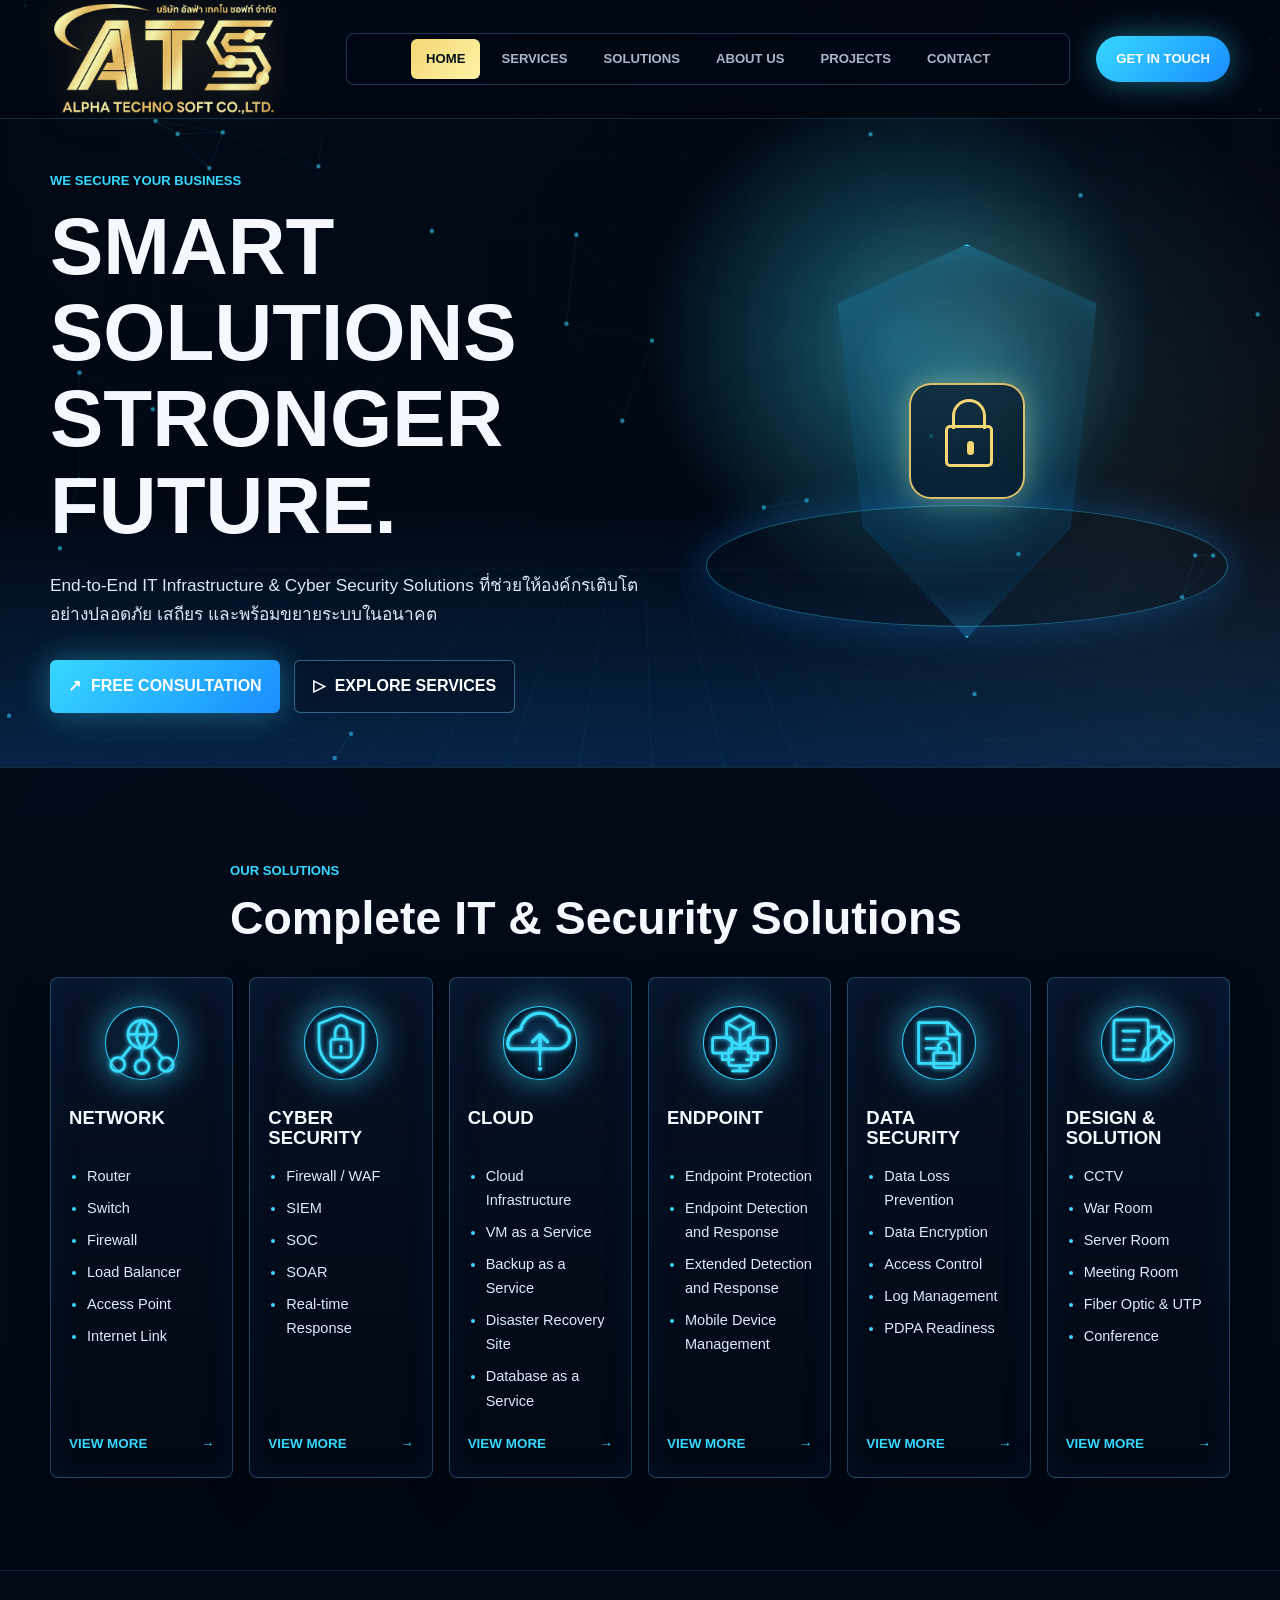
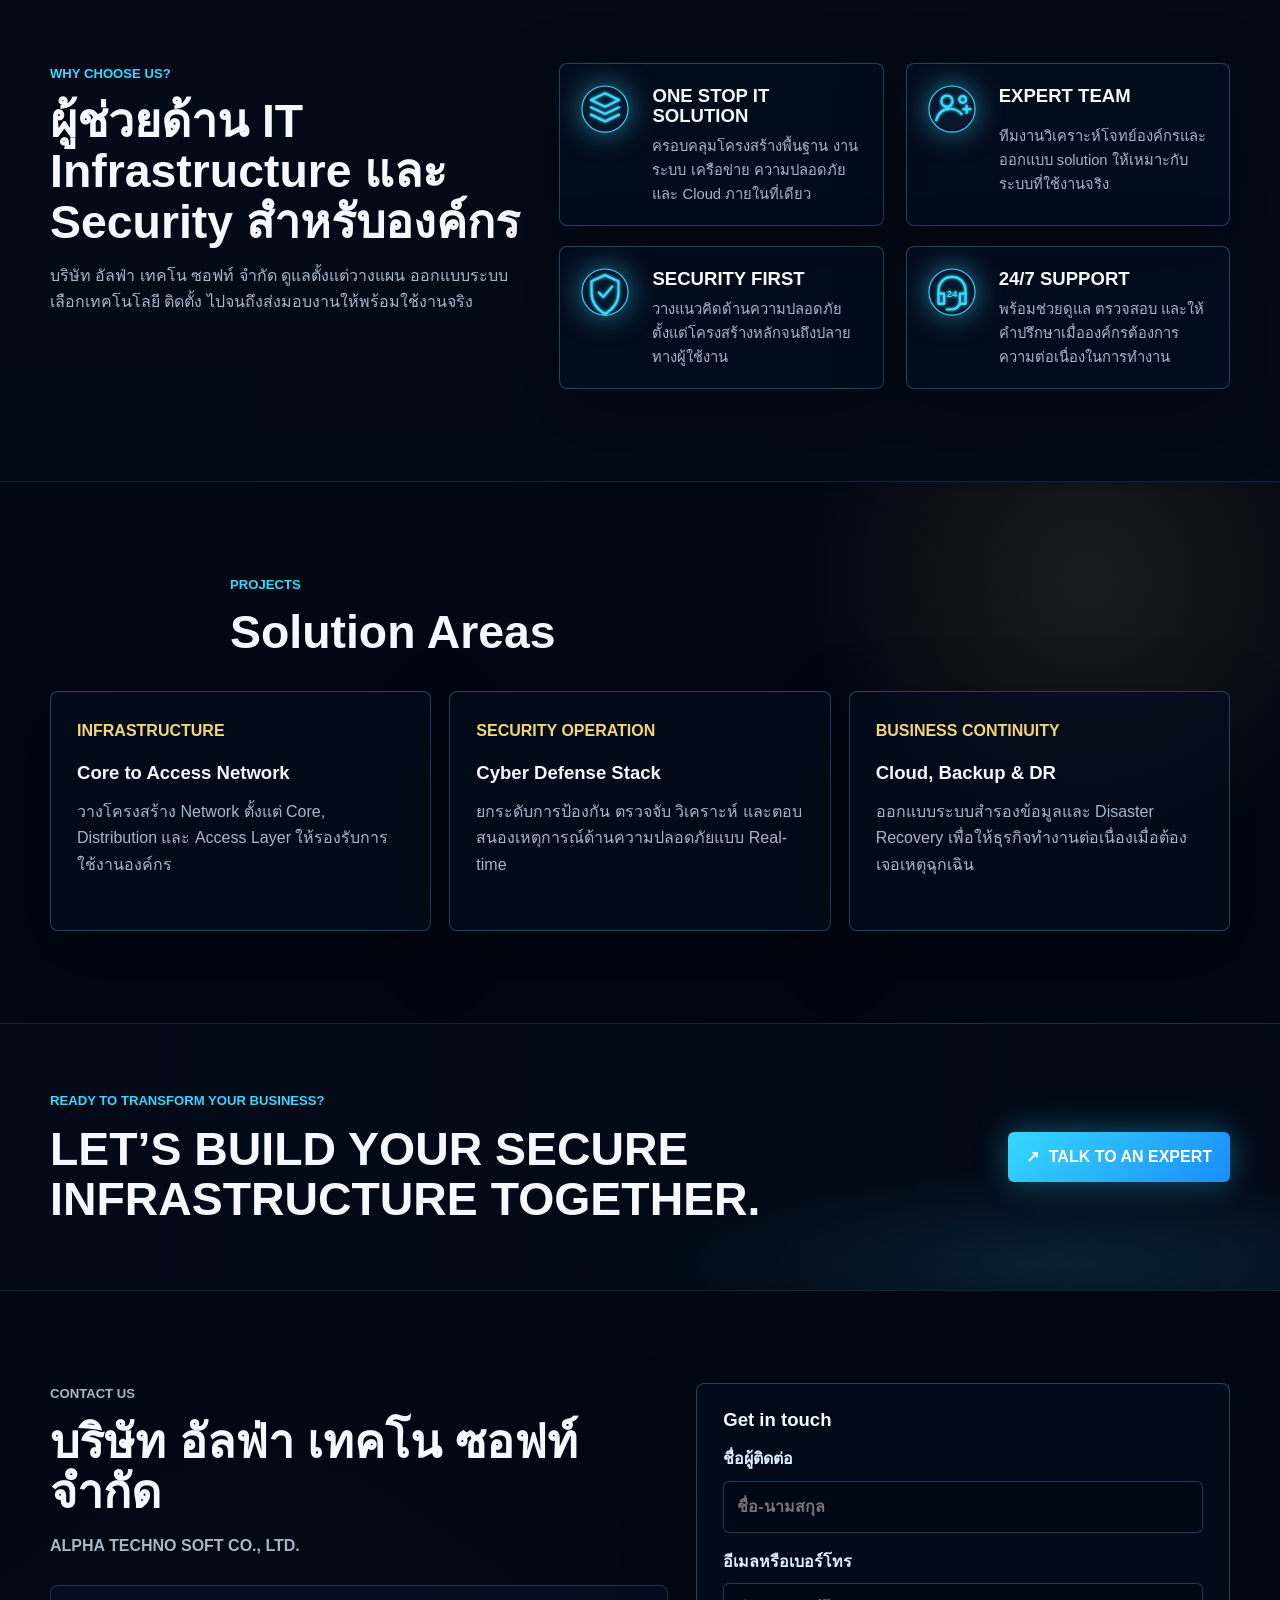
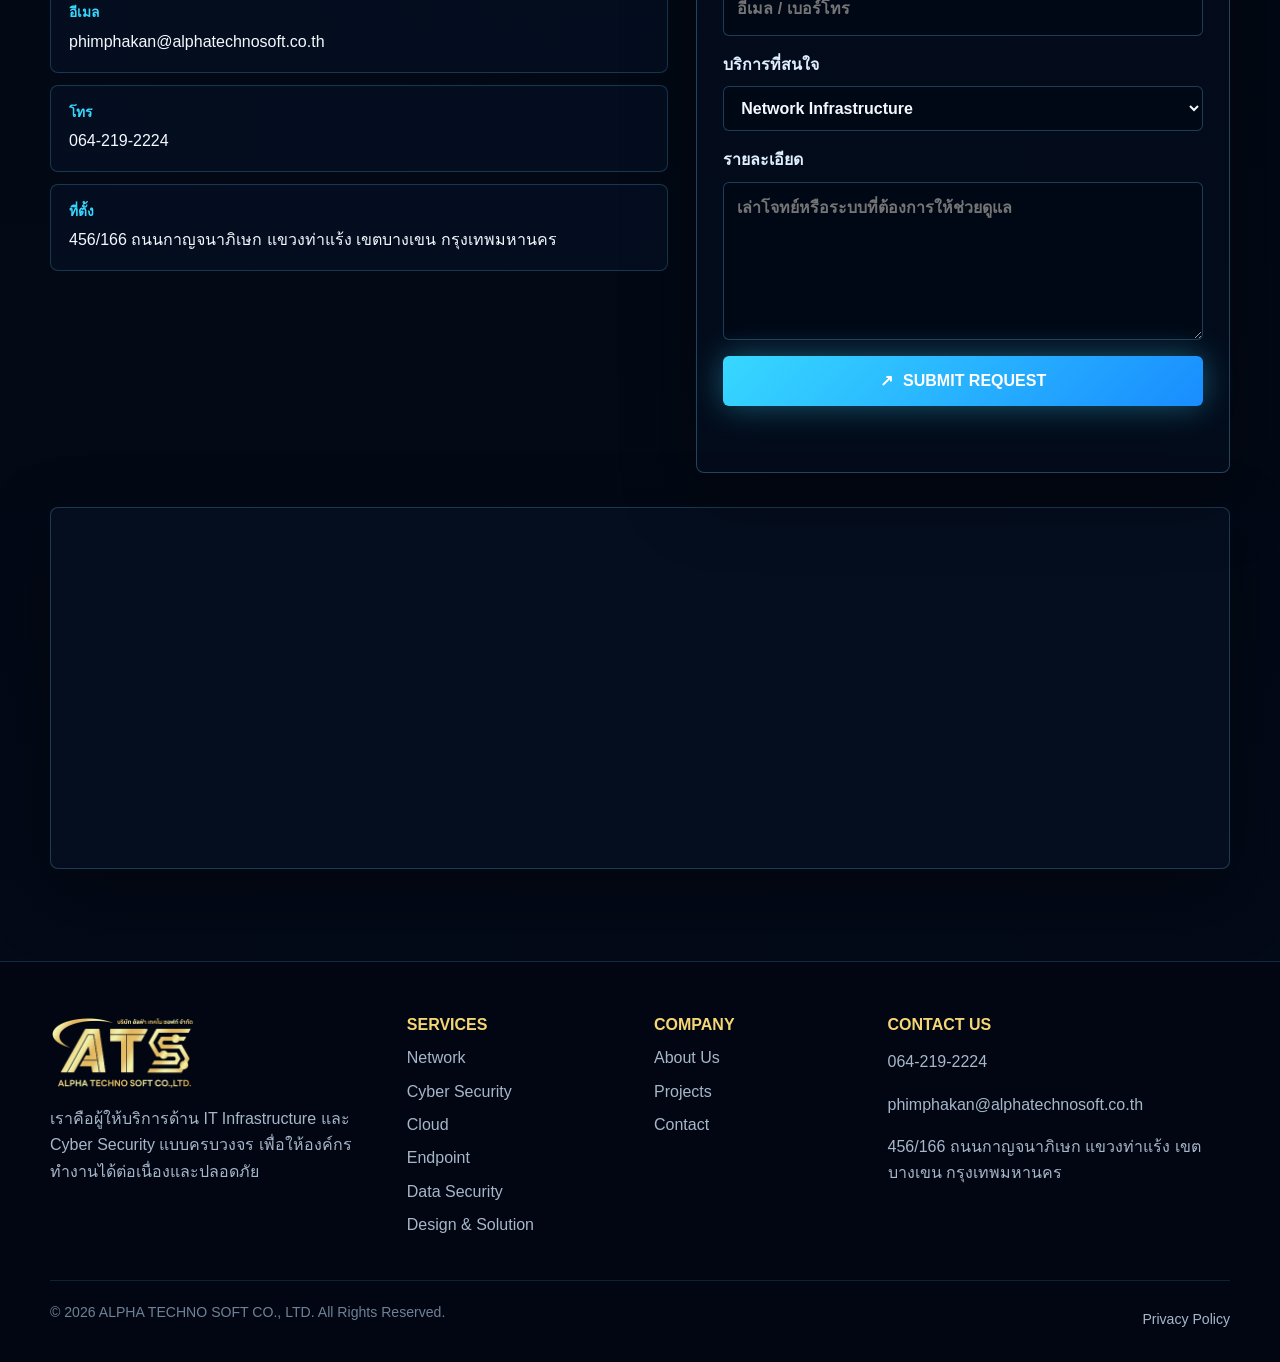
==== wed/index.html @ 7fb2c9e8 "Add files via upload" ====
<!doctype html>
<html lang="th">
  <head>
    <meta charset="utf-8" />
    <meta name="viewport" content="width=device-width, initial-scale=1" />
    <title>บริษัท อัลฟ่า เทคโน ซอฟท์ จำกัด | ALPHA TECHNO SOFT CO., LTD.</title>
    <meta
      name="description"
      content="ALPHA TECHNO SOFT CO., LTD. ผู้เชี่ยวชาญด้าน Network Infrastructure, Cyber Security, Cloud, Endpoint, Data Security และ Design & Solution สำหรับองค์กร"
    />
    <link rel="stylesheet" href="assets/css/styles.css" />
  </head>
  <body>
    <a class="skip-link" href="#main">ข้ามไปยังเนื้อหา</a>

    <header class="site-header" data-header>
      <div class="container nav-shell">
        <a class="brand" href="#home" aria-label="ALPHA TECHNO SOFT CO., LTD.">
          <img src="assets/img/logo-alpha.png" alt="โลโก้ ALPHA TECHNO SOFT CO., LTD." />
        </a>

        <button class="nav-toggle" type="button" aria-expanded="false" aria-controls="site-nav" data-nav-toggle>
          <span></span>
          <span></span>
          <span></span>
        </button>

        <nav class="site-nav" id="site-nav" data-nav>
          <a href="#home">Home</a>
          <a href="#services">Services</a>
          <a href="#solutions">Solutions</a>
          <a href="#about">About Us</a>
          <a href="#projects">Projects</a>
          <a href="#contact">Contact</a>
        </nav>

        <a class="nav-cta" href="#contact">Get in touch</a>
      </div>
    </header>

    <main id="main">
      <section class="hero" id="home" data-section>
        <canvas class="hero-canvas" id="network-canvas" aria-hidden="true"></canvas>
        <div class="hero-grid" aria-hidden="true"></div>
        <div class="hero-glow" aria-hidden="true"></div>

        <div class="container hero-content">
          <div class="hero-copy">
            <p class="eyebrow">We secure your business</p>
            <h1>Smart Solutions Stronger Future.</h1>
            <p class="hero-lead">
              End-to-End IT Infrastructure & Cyber Security Solutions
              ที่ช่วยให้องค์กรเติบโตอย่างปลอดภัย เสถียร และพร้อมขยายระบบในอนาคต
            </p>
            <div class="hero-actions">
              <a class="button button-primary" href="#contact">
                <span aria-hidden="true">↗</span>
                Free Consultation
              </a>
              <a class="button button-ghost" href="#services">
                <span aria-hidden="true">▷</span>
                Explore Services
              </a>
            </div>
          </div>

          <div class="hero-shield" aria-label="Cyber security visual">
            <div class="shield-core">
              <span class="lock-body"></span>
              <span class="lock-shackle"></span>
            </div>
          </div>
        </div>

      </section>

      <section class="section solutions-section" id="services" data-section>
        <div class="container section-heading">
          <p class="eyebrow">Our Solutions</p>
          <h2>Complete IT & Security Solutions</h2>
        </div>

        <div class="container solution-grid" id="solutions">
          <article class="solution-card" data-solution="network">
            <img class="solution-icon" src="assets/img/solution-network.svg" alt="" aria-hidden="true" />
            <h3>Network</h3>
            <ul>
              <li>Router</li>
              <li>Switch</li>
              <li>Firewall</li>
              <li>Load Balancer</li>
              <li>Access Point</li>
              <li>Internet Link</li>
            </ul>
            <button class="view-more" type="button" data-open-solution="network">View more <span>→</span></button>
          </article>

          <article class="solution-card" data-solution="cyber">
            <img class="solution-icon" src="assets/img/solution-cyber.svg" alt="" aria-hidden="true" />
            <h3>Cyber Security</h3>
            <ul>
              <li>Firewall / WAF</li>
              <li>SIEM</li>
              <li>SOC</li>
              <li>SOAR</li>
              <li>Real-time Response</li>
            </ul>
            <button class="view-more" type="button" data-open-solution="cyber">View more <span>→</span></button>
          </article>

          <article class="solution-card" data-solution="cloud">
            <img class="solution-icon" src="assets/img/solution-cloud.svg" alt="" aria-hidden="true" />
            <h3>Cloud</h3>
            <ul>
              <li>Cloud Infrastructure</li>
              <li>VM as a Service</li>
              <li>Backup as a Service</li>
              <li>Disaster Recovery Site</li>
              <li>Database as a Service</li>
            </ul>
            <button class="view-more" type="button" data-open-solution="cloud">View more <span>→</span></button>
          </article>

          <article class="solution-card" data-solution="endpoint">
            <img class="solution-icon" src="assets/img/solution-endpoint.svg" alt="" aria-hidden="true" />
            <h3>Endpoint</h3>
            <ul>
              <li>Endpoint Protection</li>
              <li>Endpoint Detection and Response</li>
              <li>Extended Detection and Response</li>
              <li>Mobile Device Management</li>
            </ul>
            <button class="view-more" type="button" data-open-solution="endpoint">View more <span>→</span></button>
          </article>

          <article class="solution-card" data-solution="data">
            <img class="solution-icon" src="assets/img/solution-data.svg" alt="" aria-hidden="true" />
            <h3>Data Security</h3>
            <ul>
              <li>Data Loss Prevention</li>
              <li>Data Encryption</li>
              <li>Access Control</li>
              <li>Log Management</li>
              <li>PDPA Readiness</li>
            </ul>
            <button class="view-more" type="button" data-open-solution="data">View more <span>→</span></button>
          </article>

          <article class="solution-card" data-solution="design">
            <img class="solution-icon" src="assets/img/solution-design.svg" alt="" aria-hidden="true" />
            <h3>Design & Solution</h3>
            <ul>
              <li>CCTV</li>
              <li>War Room</li>
              <li>Server Room</li>
              <li>Meeting Room</li>
              <li>Fiber Optic & UTP</li>
              <li>Conference</li>
            </ul>
            <button class="view-more" type="button" data-open-solution="design">View more <span>→</span></button>
          </article>
        </div>
      </section>

      <section class="section why-section" id="about" data-section>
        <div class="container why-layout">
          <div class="section-heading">
            <p class="eyebrow">Why choose us?</p>
            <h2>ผู้ช่วยด้าน IT Infrastructure และ Security สำหรับองค์กร</h2>
            <p>
              บริษัท อัลฟ่า เทคโน ซอฟท์ จำกัด ดูแลตั้งแต่วางแผน ออกแบบระบบ เลือกเทคโนโลยี
              ติดตั้ง ไปจนถึงส่งมอบงานให้พร้อมใช้งานจริง
            </p>
          </div>

          <div class="why-grid">
            <article class="why-card">
              <img class="why-icon" src="assets/img/why-one-stop.svg" alt="" aria-hidden="true" />
              <h3>One Stop IT Solution</h3>
              <p>ครอบคลุมโครงสร้างพื้นฐาน งานระบบ เครือข่าย ความปลอดภัย และ Cloud ภายในที่เดียว</p>
            </article>
            <article class="why-card">
              <img class="why-icon" src="assets/img/why-expert.svg" alt="" aria-hidden="true" />
              <h3>Expert Team</h3>
              <p>ทีมงานวิเคราะห์โจทย์องค์กรและออกแบบ solution ให้เหมาะกับระบบที่ใช้งานจริง</p>
            </article>
            <article class="why-card">
              <img class="why-icon" src="assets/img/why-security.svg" alt="" aria-hidden="true" />
              <h3>Security First</h3>
              <p>วางแนวคิดด้านความปลอดภัยตั้งแต่โครงสร้างหลักจนถึงปลายทางผู้ใช้งาน</p>
            </article>
            <article class="why-card">
              <img class="why-icon" src="assets/img/why-support.svg" alt="" aria-hidden="true" />
              <h3>24/7 Support</h3>
              <p>พร้อมช่วยดูแล ตรวจสอบ และให้คำปรึกษาเมื่อองค์กรต้องการความต่อเนื่องในการทำงาน</p>
            </article>
          </div>
        </div>
      </section>

      <section class="section project-section" id="projects" data-section>
        <div class="container section-heading">
          <p class="eyebrow">Projects</p>
          <h2>Solution Areas</h2>
        </div>

        <div class="container project-grid">
          <article class="project-card">
            <span>Infrastructure</span>
            <h3>Core to Access Network</h3>
            <p>วางโครงสร้าง Network ตั้งแต่ Core, Distribution และ Access Layer ให้รองรับการใช้งานองค์กร</p>
          </article>
          <article class="project-card">
            <span>Security Operation</span>
            <h3>Cyber Defense Stack</h3>
            <p>ยกระดับการป้องกัน ตรวจจับ วิเคราะห์ และตอบสนองเหตุการณ์ด้านความปลอดภัยแบบ Real-time</p>
          </article>
          <article class="project-card">
            <span>Business Continuity</span>
            <h3>Cloud, Backup & DR</h3>
            <p>ออกแบบระบบสำรองข้อมูลและ Disaster Recovery เพื่อให้ธุรกิจทำงานต่อเนื่องเมื่อต้องเจอเหตุฉุกเฉิน</p>
          </article>
        </div>
      </section>

      <section class="cta-section">
        <div class="container cta-band">
          <div>
            <p class="eyebrow">Ready to transform your business?</p>
            <h2>Let’s build your secure infrastructure together.</h2>
          </div>
          <a class="button button-primary" href="#contact">
            <span aria-hidden="true">↗</span>
            Talk to an expert
          </a>
        </div>
      </section>

      <section class="section contact-section" id="contact" data-section>
        <div class="container contact-layout">
          <div class="contact-copy">
            <p class="eyebrow">Contact Us</p>
            <h2>บริษัท อัลฟ่า เทคโน ซอฟท์ จำกัด</h2>
            <p class="company-name">ALPHA TECHNO SOFT CO., LTD.</p>

            <div class="contact-list">
              <a href="mailto:phimphakan@alphatechnosoft.co.th">
                <span>อีเมล</span>
                phimphakan@alphatechnosoft.co.th
              </a>
              <a href="tel:0642192224">
                <span>โทร</span>
                064-219-2224
              </a>
              <a
                href="https://www.google.com/maps/search/?api=1&query=456%2F166%20%E0%B8%96%E0%B8%99%E0%B8%99%E0%B8%81%E0%B8%B2%E0%B8%8D%E0%B8%88%E0%B8%99%E0%B8%B2%E0%B8%A0%E0%B8%B4%E0%B9%80%E0%B8%A9%E0%B8%81%20%E0%B9%81%E0%B8%82%E0%B8%A7%E0%B8%87%E0%B8%97%E0%B9%88%E0%B8%B2%E0%B9%81%E0%B8%A3%E0%B9%89%E0%B8%87%20%E0%B9%80%E0%B8%82%E0%B8%95%E0%B8%9A%E0%B8%B2%E0%B8%87%E0%B9%80%E0%B8%82%E0%B8%99%20%E0%B8%81%E0%B8%A3%E0%B8%B8%E0%B8%87%E0%B9%80%E0%B8%97%E0%B8%9E%E0%B8%A1%E0%B8%AB%E0%B8%B2%E0%B8%99%E0%B8%84%E0%B8%A3"
                target="_blank"
                rel="noreferrer"
              >
                <span>ที่ตั้ง</span>
                456/166 ถนนกาญจนาภิเษก แขวงท่าแร้ง เขตบางเขน กรุงเทพมหานคร
              </a>
            </div>
          </div>

          <form class="contact-form" data-contact-form>
            <h3>Get in touch</h3>
            <label>
              ชื่อผู้ติดต่อ
              <input name="name" type="text" placeholder="ชื่อ-นามสกุล" required />
            </label>
            <label>
              อีเมลหรือเบอร์โทร
              <input name="contact" type="text" placeholder="อีเมล / เบอร์โทร" required />
            </label>
            <label>
              บริการที่สนใจ
              <select name="service">
                <option>Network Infrastructure</option>
                <option>Cyber Security</option>
                <option>Cloud</option>
                <option>Endpoint Security</option>
                <option>Data Security</option>
                <option>Design & Solution</option>
              </select>
            </label>
            <label>
              รายละเอียด
              <textarea name="message" rows="5" placeholder="เล่าโจทย์หรือระบบที่ต้องการให้ช่วยดูแล"></textarea>
            </label>
            <button class="button button-primary" type="submit">
              <span aria-hidden="true">↗</span>
              Submit request
            </button>
            <p class="form-status" role="status" data-form-status></p>
          </form>
        </div>

        <div class="container map-frame">
          <iframe
            title="แผนที่ บริษัท อัลฟ่า เทคโน ซอฟท์ จำกัด"
            loading="lazy"
            referrerpolicy="no-referrer-when-downgrade"
            src="https://maps.google.com/maps?q=456%2F166%20%E0%B8%96%E0%B8%99%E0%B8%99%E0%B8%81%E0%B8%B2%E0%B8%8D%E0%B8%88%E0%B8%99%E0%B8%B2%E0%B8%A0%E0%B8%B4%E0%B9%80%E0%B8%A9%E0%B8%81%20%E0%B9%81%E0%B8%82%E0%B8%A7%E0%B8%87%E0%B8%97%E0%B9%88%E0%B8%B2%E0%B9%81%E0%B8%A3%E0%B9%89%E0%B8%87%20%E0%B9%80%E0%B8%82%E0%B8%95%E0%B8%9A%E0%B8%B2%E0%B8%87%E0%B9%80%E0%B8%82%E0%B8%99%20%E0%B8%81%E0%B8%A3%E0%B8%B8%E0%B8%87%E0%B9%80%E0%B8%97%E0%B8%9E%E0%B8%A1%E0%B8%AB%E0%B8%B2%E0%B8%99%E0%B8%84%E0%B8%A3&output=embed"
          ></iframe>
        </div>
      </section>
    </main>

    <footer class="site-footer">
      <div class="container footer-grid">
        <div class="footer-company">
          <img src="assets/img/logo-alpha.png" alt="โลโก้ ALPHA TECHNO SOFT CO., LTD." />
          <p>
            เราคือผู้ให้บริการด้าน IT Infrastructure และ Cyber Security แบบครบวงจร
            เพื่อให้องค์กรทำงานได้ต่อเนื่องและปลอดภัย
          </p>
        </div>
        <div>
          <h2>Services</h2>
          <a href="#services">Network</a>
          <a href="#services">Cyber Security</a>
          <a href="#services">Cloud</a>
          <a href="#services">Endpoint</a>
          <a href="#services">Data Security</a>
          <a href="#services">Design & Solution</a>
        </div>
        <div>
          <h2>Company</h2>
          <a href="#about">About Us</a>
          <a href="#projects">Projects</a>
          <a href="#contact">Contact</a>
        </div>
        <div>
          <h2>Contact Us</h2>
          <p>064-219-2224</p>
          <p>phimphakan@alphatechnosoft.co.th</p>
          <p>456/166 ถนนกาญจนาภิเษก แขวงท่าแร้ง เขตบางเขน กรุงเทพมหานคร</p>
        </div>
      </div>
      <div class="container footer-bottom">
        <span>© 2026 ALPHA TECHNO SOFT CO., LTD. All Rights Reserved.</span>
        <a href="#contact">Privacy Policy</a>
      </div>
    </footer>

    <dialog class="solution-dialog" data-solution-dialog>
      <button class="dialog-close" type="button" data-dialog-close aria-label="ปิดรายละเอียด">×</button>
      <p class="eyebrow" data-dialog-kicker>Solution</p>
      <h2 data-dialog-title></h2>
      <p data-dialog-body></p>
    </dialog>

    <script src="assets/js/main.js"></script>
  </body>
</html>
---- wed/assets/css/styles.css ----
:root {
  color-scheme: dark;
  --ink: #f5f9ff;
  --muted: #a7b7ca;
  --soft: #6f8197;
  --bg: #020813;
  --panel: rgba(4, 14, 30, 0.78);
  --panel-strong: rgba(7, 18, 38, 0.94);
  --line: rgba(97, 202, 255, 0.3);
  --line-strong: rgba(97, 202, 255, 0.72);
  --cyan: #37d8ff;
  --blue: #198dff;
  --gold: #f4d675;
  --gold-deep: #b98b2f;
  --violet: #8f6dff;
  --danger: #ff4f72;
  --shadow: 0 24px 70px rgba(0, 0, 0, 0.36);
  --container: 1180px;
  --radius: 8px;
}

* {
  box-sizing: border-box;
}

html {
  scroll-behavior: smooth;
  scroll-padding-top: 130px;
}

body {
  margin: 0;
  min-width: 320px;
  background:
    radial-gradient(circle at 18% 0%, rgba(25, 141, 255, 0.24), transparent 32rem),
    radial-gradient(circle at 88% 12%, rgba(244, 214, 117, 0.12), transparent 26rem),
    linear-gradient(180deg, #030816 0%, #030a18 48%, #020813 100%);
  color: var(--ink);
  font-family: "Segoe UI", Tahoma, Arial, sans-serif;
  line-height: 1.65;
}

body::before {
  content: "";
  position: fixed;
  inset: 0;
  pointer-events: none;
  z-index: -1;
  background-image:
    linear-gradient(rgba(55, 216, 255, 0.06) 1px, transparent 1px),
    linear-gradient(90deg, rgba(55, 216, 255, 0.06) 1px, transparent 1px);
  background-size: 76px 76px;
  mask-image: linear-gradient(180deg, rgba(0, 0, 0, 0.95), transparent 86%);
}

body.nav-open {
  overflow: hidden;
}

img {
  display: block;
  max-width: 100%;
}

a {
  color: inherit;
  text-decoration: none;
}

button,
input,
select,
textarea {
  font: inherit;
}

.skip-link {
  position: absolute;
  top: -48px;
  left: 18px;
  z-index: 1000;
  padding: 10px 14px;
  border-radius: 6px;
  background: var(--gold);
  color: #06101e;
  font-weight: 800;
}

.skip-link:focus {
  top: 14px;
}

.container {
  width: min(100% - 40px, var(--container));
  margin-inline: auto;
}

.site-header {
  position: fixed;
  top: 0;
  left: 0;
  right: 0;
  z-index: 40;
  border-bottom: 1px solid rgba(97, 202, 255, 0.18);
  background: rgba(2, 8, 19, 0.72);
  backdrop-filter: blur(18px);
}

.site-header.is-scrolled {
  background: rgba(2, 8, 19, 0.94);
  box-shadow: 0 18px 50px rgba(0, 0, 0, 0.32);
}

.nav-shell {
  min-height: 118px;
  display: grid;
  grid-template-columns: 270px 1fr auto;
  align-items: center;
  gap: 26px;
}

.brand {
  display: inline-flex;
  align-items: center;
  min-width: 0;
}

.brand img {
  width: 230px;
  height: auto;
  object-fit: contain;
  object-position: left center;
  filter: drop-shadow(0 0 18px rgba(244, 214, 117, 0.18));
}

.site-nav {
  display: flex;
  justify-content: center;
  align-items: center;
  gap: 6px;
  border: 1px solid rgba(97, 202, 255, 0.26);
  border-radius: 8px;
  background: rgba(1, 8, 21, 0.58);
  padding: 5px;
}

.site-nav a {
  min-height: 40px;
  display: inline-flex;
  align-items: center;
  justify-content: center;
  padding: 9px 15px;
  border-radius: 6px;
  color: var(--muted);
  font-size: 0.82rem;
  font-weight: 800;
  text-transform: uppercase;
}

.site-nav a:hover,
.site-nav a.is-active {
  color: #06101e;
  background: linear-gradient(135deg, var(--gold), #fff3a6);
}

.nav-cta {
  min-height: 46px;
  display: inline-flex;
  align-items: center;
  justify-content: center;
  padding: 12px 20px;
  border-radius: 999px;
  background: linear-gradient(135deg, var(--cyan), var(--blue));
  color: #fff;
  font-size: 0.82rem;
  font-weight: 900;
  text-transform: uppercase;
  box-shadow: 0 0 32px rgba(55, 216, 255, 0.42);
}

.nav-toggle {
  display: none;
  width: 44px;
  height: 44px;
  border: 1px solid var(--line);
  border-radius: 6px;
  background: rgba(4, 14, 30, 0.82);
  cursor: pointer;
  padding: 10px;
}

.nav-toggle span {
  display: block;
  height: 2px;
  margin: 5px 0;
  background: var(--cyan);
}

.hero {
  position: relative;
  min-height: 760px;
  padding: 170px 0 54px;
  overflow: hidden;
  border-bottom: 1px solid rgba(97, 202, 255, 0.18);
  background:
    linear-gradient(90deg, rgba(2, 8, 19, 0.96) 0%, rgba(2, 8, 19, 0.84) 45%, rgba(2, 8, 19, 0.48) 100%),
    radial-gradient(circle at 78% 45%, rgba(55, 216, 255, 0.26), transparent 19rem);
}

.hero-canvas,
.hero-grid,
.hero-glow {
  position: absolute;
  inset: 0;
  width: 100%;
  height: 100%;
}

.hero-canvas {
  opacity: 0.7;
}

.hero-grid {
  background:
    linear-gradient(rgba(55, 216, 255, 0.08) 1px, transparent 1px),
    linear-gradient(90deg, rgba(55, 216, 255, 0.08) 1px, transparent 1px);
  background-size: 54px 54px;
  transform: perspective(600px) rotateX(58deg) translateY(250px) scale(1.35);
  transform-origin: center bottom;
  opacity: 0.48;
}

.hero-glow {
  background:
    radial-gradient(circle at 70% 44%, rgba(55, 216, 255, 0.36), transparent 16rem),
    radial-gradient(circle at 76% 45%, rgba(244, 214, 117, 0.13), transparent 10rem),
    linear-gradient(180deg, transparent 65%, rgba(25, 141, 255, 0.22));
}

.hero-content {
  position: relative;
  z-index: 2;
  display: grid;
  grid-template-columns: minmax(0, 0.96fr) minmax(310px, 0.82fr);
  align-items: center;
  gap: 38px;
}

.hero-copy {
  max-width: 710px;
}

.eyebrow {
  margin: 0 0 12px;
  color: var(--cyan);
  font-size: 0.82rem;
  font-weight: 900;
  text-transform: uppercase;
  letter-spacing: 0;
}

h1,
h2,
h3,
p {
  overflow-wrap: anywhere;
}

h1,
h2,
h3 {
  margin: 0;
  line-height: 1.08;
  letter-spacing: 0;
}

h1 {
  max-width: 780px;
  font-size: 5rem;
  text-transform: uppercase;
}

h2 {
  font-size: 2.9rem;
}

h3 {
  font-size: 1.16rem;
}

.hero-lead {
  max-width: 610px;
  margin: 22px 0 0;
  color: #d9e8f8;
  font-size: 1.08rem;
}

.hero-actions {
  display: flex;
  flex-wrap: wrap;
  gap: 14px;
  margin-top: 32px;
}

.button {
  min-height: 48px;
  display: inline-flex;
  align-items: center;
  justify-content: center;
  gap: 10px;
  border: 0;
  border-radius: 6px;
  padding: 12px 18px;
  color: #fff;
  cursor: pointer;
  font-weight: 900;
  text-transform: uppercase;
  transition: transform 0.18s ease, box-shadow 0.18s ease, border-color 0.18s ease;
}

.button:hover {
  transform: translateY(-1px);
}

.button-primary {
  background: linear-gradient(135deg, var(--cyan), var(--blue));
  box-shadow: 0 0 32px rgba(55, 216, 255, 0.38);
}

.button-ghost {
  background: rgba(5, 16, 34, 0.5);
  border: 1px solid rgba(97, 202, 255, 0.44);
}

.hero-shield {
  min-height: 440px;
  display: grid;
  place-items: center;
  position: relative;
}

.hero-shield::before {
  content: "";
  position: absolute;
  width: 320px;
  height: 390px;
  border: 2px solid rgba(55, 216, 255, 0.88);
  border-radius: 48% 48% 44% 44% / 28% 28% 68% 68%;
  clip-path: polygon(50% 0, 90% 15%, 82% 72%, 50% 100%, 18% 72%, 10% 15%);
  box-shadow:
    0 0 22px rgba(55, 216, 255, 0.8),
    inset 0 0 46px rgba(55, 216, 255, 0.38);
  background: rgba(16, 118, 186, 0.12);
}

.hero-shield::after {
  content: "";
  position: absolute;
  width: 520px;
  height: 120px;
  bottom: 34px;
  border-radius: 50%;
  border: 1px solid rgba(55, 216, 255, 0.4);
  box-shadow: 0 0 44px rgba(25, 141, 255, 0.32);
}

.shield-core {
  position: relative;
  z-index: 1;
  width: 116px;
  height: 116px;
  border-radius: 22px;
  border: 2px solid rgba(244, 214, 117, 0.88);
  background: rgba(4, 14, 30, 0.54);
  box-shadow:
    0 0 24px rgba(244, 214, 117, 0.36),
    0 0 70px rgba(55, 216, 255, 0.46);
}

.lock-body {
  position: absolute;
  left: 34px;
  bottom: 30px;
  width: 48px;
  height: 42px;
  border: 3px solid var(--gold);
  border-radius: 5px;
}

.lock-body::after {
  content: "";
  position: absolute;
  left: 19px;
  top: 13px;
  width: 7px;
  height: 14px;
  border-radius: 4px;
  background: var(--gold);
}

.lock-shackle {
  position: absolute;
  left: 41px;
  bottom: 68px;
  width: 34px;
  height: 30px;
  border: 3px solid var(--gold);
  border-bottom: 0;
  border-radius: 18px 18px 0 0;
}

.section {
  padding: 92px 0;
}

.section-heading {
  max-width: 820px;
  margin-bottom: 34px;
}

.section-heading p:not(.eyebrow) {
  color: var(--muted);
  margin: 16px 0 0;
}

.solutions-section {
  background:
    linear-gradient(180deg, rgba(3, 10, 24, 0.96), rgba(2, 8, 19, 0.98)),
    radial-gradient(circle at 15% 16%, rgba(143, 109, 255, 0.16), transparent 18rem);
}

.solution-grid {
  display: grid;
  grid-template-columns: repeat(6, 1fr);
  gap: 16px;
}

.solution-card {
  min-height: 390px;
  display: flex;
  flex-direction: column;
  padding: 22px 18px;
  border: 1px solid var(--line);
  border-radius: 8px;
  background:
    linear-gradient(180deg, rgba(7, 18, 38, 0.9), rgba(2, 8, 19, 0.84)),
    radial-gradient(circle at 50% 0%, rgba(55, 216, 255, 0.18), transparent 11rem);
  box-shadow:
    inset 0 0 32px rgba(25, 141, 255, 0.08),
    0 16px 42px rgba(0, 0, 0, 0.22);
}

.solution-card:hover {
  border-color: var(--line-strong);
  box-shadow:
    inset 0 0 32px rgba(25, 141, 255, 0.12),
    0 0 34px rgba(55, 216, 255, 0.18);
}

.solution-icon {
  width: 86px;
  height: 86px;
  margin: 0 auto 22px;
  object-fit: contain;
  filter: drop-shadow(0 0 16px rgba(55, 216, 255, 0.6));
}

.solution-card h3 {
  min-height: 44px;
  margin-bottom: 12px;
  text-transform: uppercase;
}

.solution-card ul {
  display: grid;
  gap: 8px;
  margin: 0;
  padding-left: 18px;
  color: #dbeafe;
  font-size: 0.91rem;
}

.solution-card li::marker {
  color: var(--cyan);
}

.view-more {
  display: flex;
  justify-content: space-between;
  align-items: center;
  gap: 12px;
  width: 100%;
  margin-top: auto;
  padding: 20px 0 0;
  border: 0;
  background: transparent;
  color: var(--cyan);
  cursor: pointer;
  font-size: 0.84rem;
  font-weight: 900;
  text-align: left;
  text-transform: uppercase;
}

.why-section {
  border-top: 1px solid rgba(97, 202, 255, 0.14);
  border-bottom: 1px solid rgba(97, 202, 255, 0.14);
}

.why-layout {
  display: grid;
  grid-template-columns: minmax(0, 0.78fr) minmax(0, 1.1fr);
  gap: 34px;
  align-items: start;
}

.why-grid {
  display: grid;
  grid-template-columns: repeat(2, 1fr);
  gap: 20px 22px;
}

.why-card,
.project-card,
.contact-form {
  border: 1px solid var(--line);
  border-radius: 8px;
  background: var(--panel);
  box-shadow: var(--shadow);
}

.why-card {
  min-height: 128px;
  display: grid;
  grid-template-columns: 58px minmax(0, 1fr);
  column-gap: 16px;
  align-items: start;
  padding: 18px;
}

.why-icon {
  grid-row: 1 / span 2;
  width: 54px;
  height: 54px;
  object-fit: contain;
  filter: drop-shadow(0 0 14px rgba(55, 216, 255, 0.56));
}

.why-card h3 {
  margin-top: 4px;
  text-transform: uppercase;
}

.why-card p,
.project-card p,
.contact-copy p,
.footer-company p,
.site-footer p {
  color: var(--muted);
}

.why-card p {
  margin: 8px 0 0;
  font-size: 0.92rem;
}

.project-section {
  background:
    radial-gradient(circle at 85% 18%, rgba(244, 214, 117, 0.1), transparent 18rem),
    rgba(2, 8, 19, 0.72);
}

.project-grid {
  display: grid;
  grid-template-columns: repeat(3, 1fr);
  gap: 18px;
}

.project-card {
  min-height: 240px;
  padding: 26px;
}

.project-card span {
  display: inline-flex;
  margin-bottom: 18px;
  color: var(--gold);
  font-weight: 900;
  text-transform: uppercase;
}

.cta-section {
  position: relative;
  overflow: hidden;
  padding: 66px 0;
  border-top: 1px solid rgba(97, 202, 255, 0.14);
  border-bottom: 1px solid rgba(97, 202, 255, 0.14);
  background:
    linear-gradient(90deg, rgba(3, 10, 24, 0.96), rgba(3, 10, 24, 0.58)),
    radial-gradient(ellipse at 82% 90%, rgba(55, 216, 255, 0.32), transparent 26rem);
}

.cta-band {
  display: flex;
  align-items: center;
  justify-content: space-between;
  gap: 28px;
}

.cta-band h2 {
  max-width: 720px;
  text-transform: uppercase;
}

.contact-section {
  background:
    linear-gradient(180deg, rgba(2, 8, 19, 0.98), rgba(3, 10, 24, 0.94)),
    radial-gradient(circle at 20% 15%, rgba(55, 216, 255, 0.1), transparent 22rem);
}

.contact-layout {
  display: grid;
  grid-template-columns: minmax(0, 0.95fr) minmax(340px, 0.82fr);
  gap: 28px;
  align-items: start;
}

.company-name {
  color: var(--gold);
  font-weight: 900;
  text-transform: uppercase;
}

.contact-list {
  display: grid;
  gap: 12px;
  margin-top: 26px;
}

.contact-list a {
  display: grid;
  gap: 4px;
  padding: 16px 18px;
  border: 1px solid rgba(97, 202, 255, 0.22);
  border-radius: 8px;
  background: rgba(7, 18, 38, 0.64);
}

.contact-list span {
  color: var(--cyan);
  font-size: 0.86rem;
  font-weight: 900;
}

.contact-form {
  display: grid;
  gap: 16px;
  padding: 26px;
}

label {
  display: grid;
  gap: 8px;
  color: #dfefff;
  font-weight: 800;
}

input,
select,
textarea {
  width: 100%;
  border: 1px solid rgba(97, 202, 255, 0.28);
  border-radius: 6px;
  padding: 12px 13px;
  outline: none;
  background: rgba(1, 8, 21, 0.82);
  color: var(--ink);
}

input:focus,
select:focus,
textarea:focus {
  border-color: var(--cyan);
  box-shadow: 0 0 0 3px rgba(55, 216, 255, 0.15);
}

textarea {
  resize: vertical;
}

.form-status {
  min-height: 24px;
  margin: 0;
  color: var(--gold);
  font-weight: 900;
}

.map-frame {
  margin-top: 34px;
  border: 1px solid rgba(97, 202, 255, 0.24);
  border-radius: 8px;
  overflow: hidden;
  background: rgba(7, 18, 38, 0.64);
  box-shadow: var(--shadow);
}

.map-frame iframe {
  display: block;
  width: 100%;
  height: 360px;
  border: 0;
  filter: grayscale(0.1) invert(0.9) hue-rotate(170deg) saturate(0.8);
}

.site-footer {
  padding: 54px 0 24px;
  border-top: 1px solid rgba(97, 202, 255, 0.18);
  background: #010612;
}

.footer-grid {
  display: grid;
  grid-template-columns: 1.2fr 0.8fr 0.75fr 1.25fr;
  gap: 28px;
}

.footer-company img {
  width: 180px;
  height: 74px;
  object-fit: contain;
  object-position: left center;
  margin-bottom: 14px;
}

.site-footer h2 {
  margin: 0 0 12px;
  font-size: 1rem;
  color: var(--gold);
  text-transform: uppercase;
}

.site-footer a {
  display: block;
  margin: 7px 0;
  color: var(--muted);
}

.footer-bottom {
  display: flex;
  justify-content: space-between;
  gap: 20px;
  margin-top: 34px;
  padding-top: 20px;
  border-top: 1px solid rgba(97, 202, 255, 0.14);
  color: var(--soft);
  font-size: 0.88rem;
}

.solution-dialog {
  width: min(680px, calc(100% - 32px));
  border: 1px solid var(--line-strong);
  border-radius: 8px;
  padding: 30px;
  background:
    linear-gradient(180deg, rgba(7, 18, 38, 0.98), rgba(2, 8, 19, 0.98)),
    radial-gradient(circle at 100% 0%, rgba(55, 216, 255, 0.18), transparent 14rem);
  color: var(--ink);
  box-shadow: 0 26px 80px rgba(0, 0, 0, 0.58);
}

.solution-dialog::backdrop {
  background: rgba(0, 0, 0, 0.68);
  backdrop-filter: blur(4px);
}

.solution-dialog p:not(.eyebrow) {
  color: #d8e7f7;
}

.dialog-close {
  position: absolute;
  top: 12px;
  right: 12px;
  display: grid;
  place-items: center;
  width: 38px;
  height: 38px;
  border: 1px solid rgba(97, 202, 255, 0.3);
  border-radius: 6px;
  background: rgba(1, 8, 21, 0.72);
  color: var(--cyan);
  cursor: pointer;
  font-size: 1.45rem;
}

@media (max-width: 1160px) {
  .nav-shell {
    grid-template-columns: 230px 1fr auto;
  }

  .solution-grid {
    grid-template-columns: repeat(3, 1fr);
  }
}

@media (max-width: 1080px) {
  .nav-shell {
    grid-template-columns: 1fr auto;
  }

  .brand img {
    width: 190px;
    height: auto;
  }

  .site-nav {
    position: fixed;
    top: 118px;
    left: 20px;
    right: 20px;
    display: none;
    flex-direction: column;
    align-items: stretch;
    padding: 12px;
  }

  .site-nav.is-open {
    display: flex;
  }

  .nav-toggle {
    display: block;
  }

  .nav-cta {
    display: none;
  }

  .hero-content,
  .why-layout,
  .contact-layout {
    grid-template-columns: 1fr;
  }

  .hero {
    min-height: 0;
  }

  h1 {
    font-size: 3.8rem;
  }

  h2 {
    font-size: 2.35rem;
  }

  .hero-shield {
    min-height: 340px;
  }

  .project-grid,
  .footer-grid {
    grid-template-columns: repeat(2, 1fr);
  }
}

@media (max-width: 640px) {
  html {
    scroll-padding-top: 96px;
  }

  .container {
    width: min(100% - 28px, var(--container));
  }

  .site-header {
    background: rgba(2, 8, 19, 0.94);
  }

  .nav-shell {
    min-height: 82px;
    gap: 12px;
  }

  .brand img {
    width: 160px;
  }

  .nav-toggle {
    width: 42px;
    height: 42px;
    padding: 9px;
  }

  .site-nav {
    top: 82px;
    left: 14px;
    right: 14px;
    max-height: calc(100svh - 98px);
    overflow: auto;
    gap: 8px;
    padding: 12px;
    background:
      linear-gradient(180deg, rgba(7, 18, 38, 0.98), rgba(2, 8, 19, 0.98)),
      radial-gradient(circle at 100% 0%, rgba(55, 216, 255, 0.18), transparent 14rem);
    box-shadow: 0 24px 70px rgba(0, 0, 0, 0.5);
  }

  .site-nav a {
    min-height: 48px;
    justify-content: flex-start;
    padding: 12px 14px;
    font-size: 0.9rem;
  }

  .hero {
    min-height: 0;
    padding-top: 112px;
    padding-bottom: 48px;
  }

  .hero-content {
    gap: 18px;
  }

  h1 {
    font-size: 2.15rem;
    line-height: 1.06;
  }

  h2 {
    font-size: 1.62rem;
    line-height: 1.14;
  }

  h3 {
    font-size: 1.02rem;
  }

  .eyebrow {
    font-size: 0.72rem;
  }

  .hero-lead {
    margin-top: 16px;
    font-size: 0.98rem;
  }

  .button {
    width: 100%;
    min-height: 50px;
    padding: 13px 15px;
  }

  .hero-shield {
    min-height: 220px;
    margin-top: 4px;
  }

  .hero-shield::before {
    width: 180px;
    height: 220px;
  }

  .hero-shield::after {
    width: 280px;
    height: 70px;
    bottom: 10px;
  }

  .shield-core {
    transform: scale(0.72);
  }

  .section {
    padding: 58px 0;
  }

  .section-heading {
    margin-bottom: 22px;
  }

  .section-heading p:not(.eyebrow) {
    margin-top: 12px;
  }

  .solution-grid,
  .why-grid,
  .project-grid,
  .footer-grid {
    grid-template-columns: 1fr;
  }

  .solution-card {
    min-height: 0;
    display: grid;
    grid-template-columns: 74px minmax(0, 1fr);
    column-gap: 14px;
    row-gap: 8px;
    padding: 18px;
  }

  .solution-icon {
    grid-row: 1 / span 2;
    width: 70px;
    height: 70px;
    margin: 0;
  }

  .solution-card h3 {
    min-height: 0;
    margin-top: 6px;
    margin-bottom: 0;
  }

  .solution-card ul {
    grid-column: 2;
    gap: 5px;
    padding-left: 16px;
    font-size: 0.86rem;
  }

  .view-more {
    grid-column: 1 / -1;
    margin-top: 4px;
    padding-top: 12px;
    border-top: 1px solid rgba(97, 202, 255, 0.18);
  }

  .hero-actions,
  .cta-band,
  .footer-bottom {
    display: grid;
  }

  .why-card,
  .project-card,
  .contact-form {
    padding: 18px;
  }

  .why-card {
    grid-template-columns: 54px minmax(0, 1fr);
    min-height: 0;
  }

  .why-icon {
    width: 50px;
    height: 50px;
  }

  .contact-layout {
    gap: 18px;
  }

  .contact-list a {
    padding: 14px;
  }

  input,
  select,
  textarea {
    font-size: 16px;
  }

  .map-frame {
    margin-top: 20px;
  }

  .map-frame iframe {
    height: 300px;
  }

  .footer-company img {
    width: 164px;
    height: auto;
  }

  .solution-dialog {
    padding: 24px 18px;
    max-height: calc(100svh - 32px);
    overflow: auto;
  }
}

@media (max-width: 420px) {
  .brand img {
    width: 146px;
  }

  h1 {
    font-size: 1.92rem;
  }

  h2 {
    font-size: 1.46rem;
  }

  .hero-lead {
    font-size: 0.94rem;
  }

  .solution-card {
    grid-template-columns: 62px minmax(0, 1fr);
    padding: 16px;
  }

  .solution-icon {
    width: 58px;
    height: 58px;
  }

  .hero-shield {
    min-height: 190px;
  }

  .hero-shield::before {
    width: 154px;
    height: 190px;
  }

  .shield-core {
    transform: scale(0.62);
  }
}
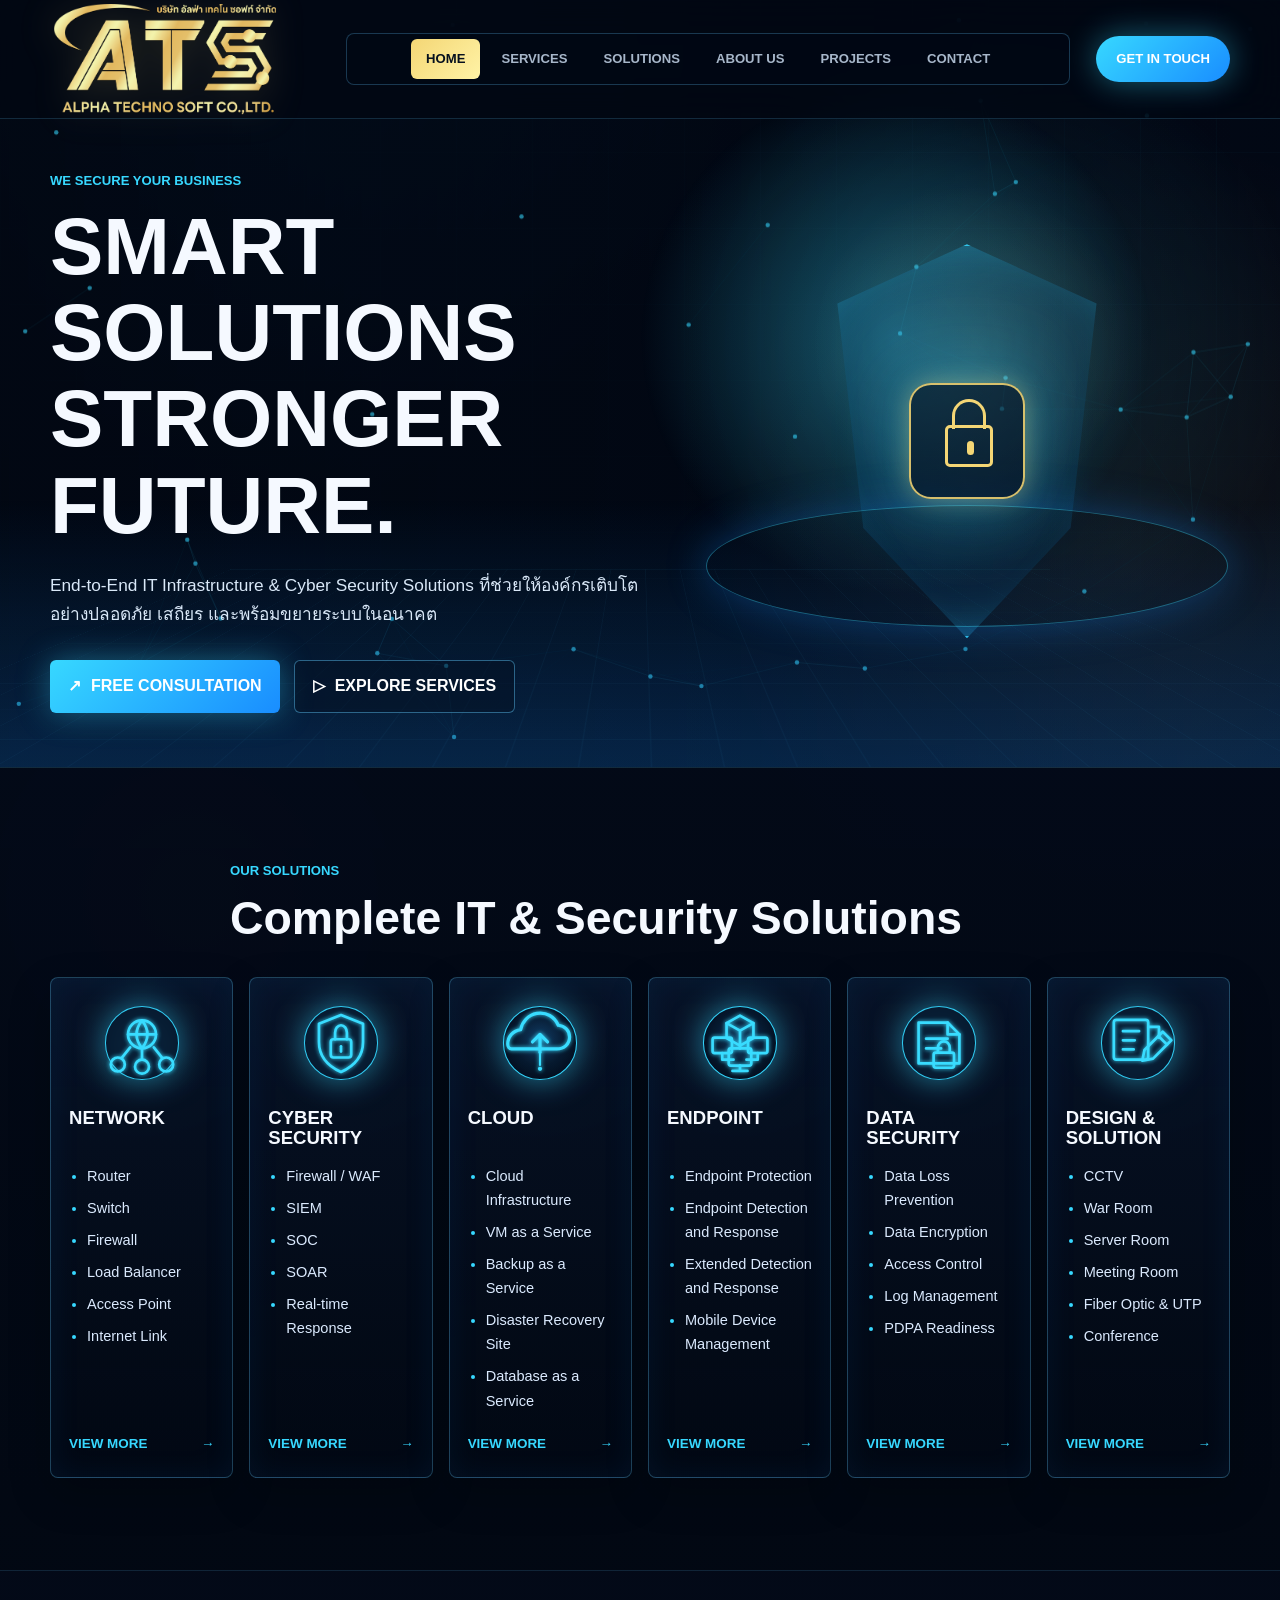
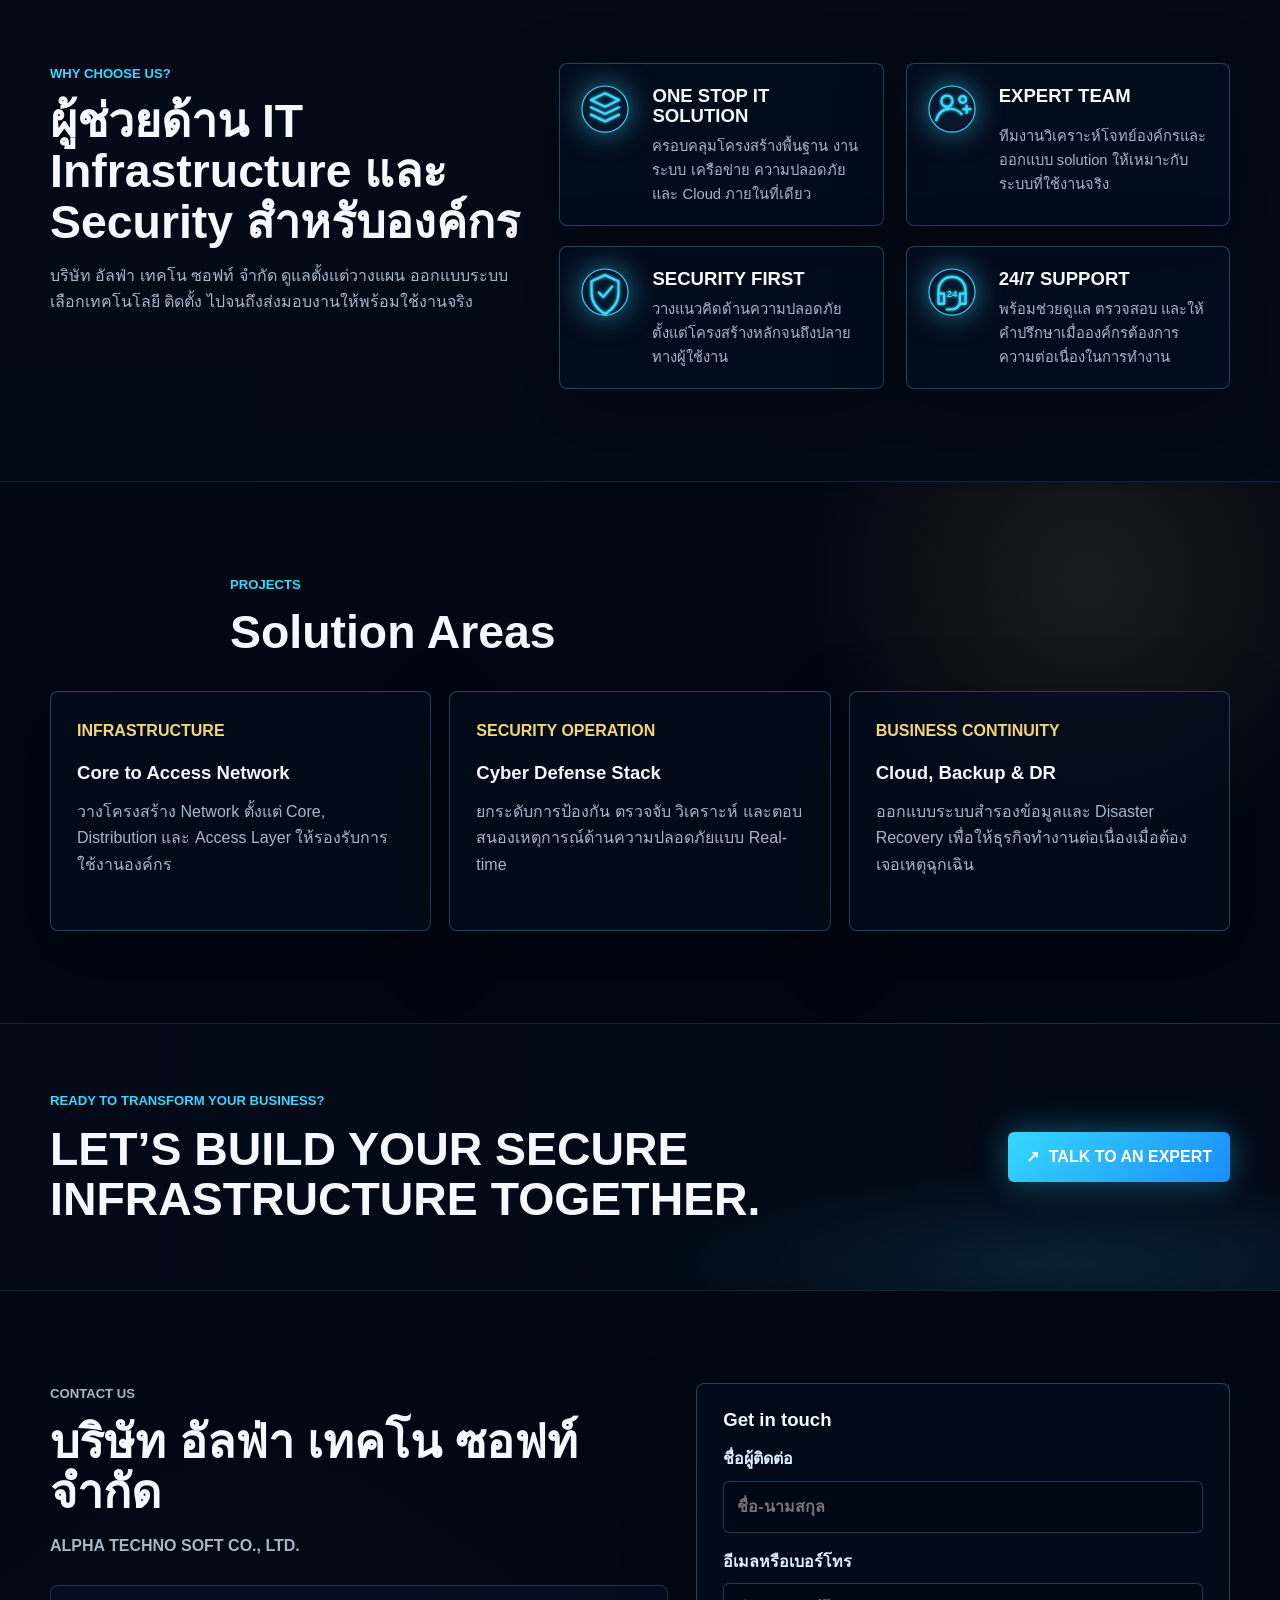
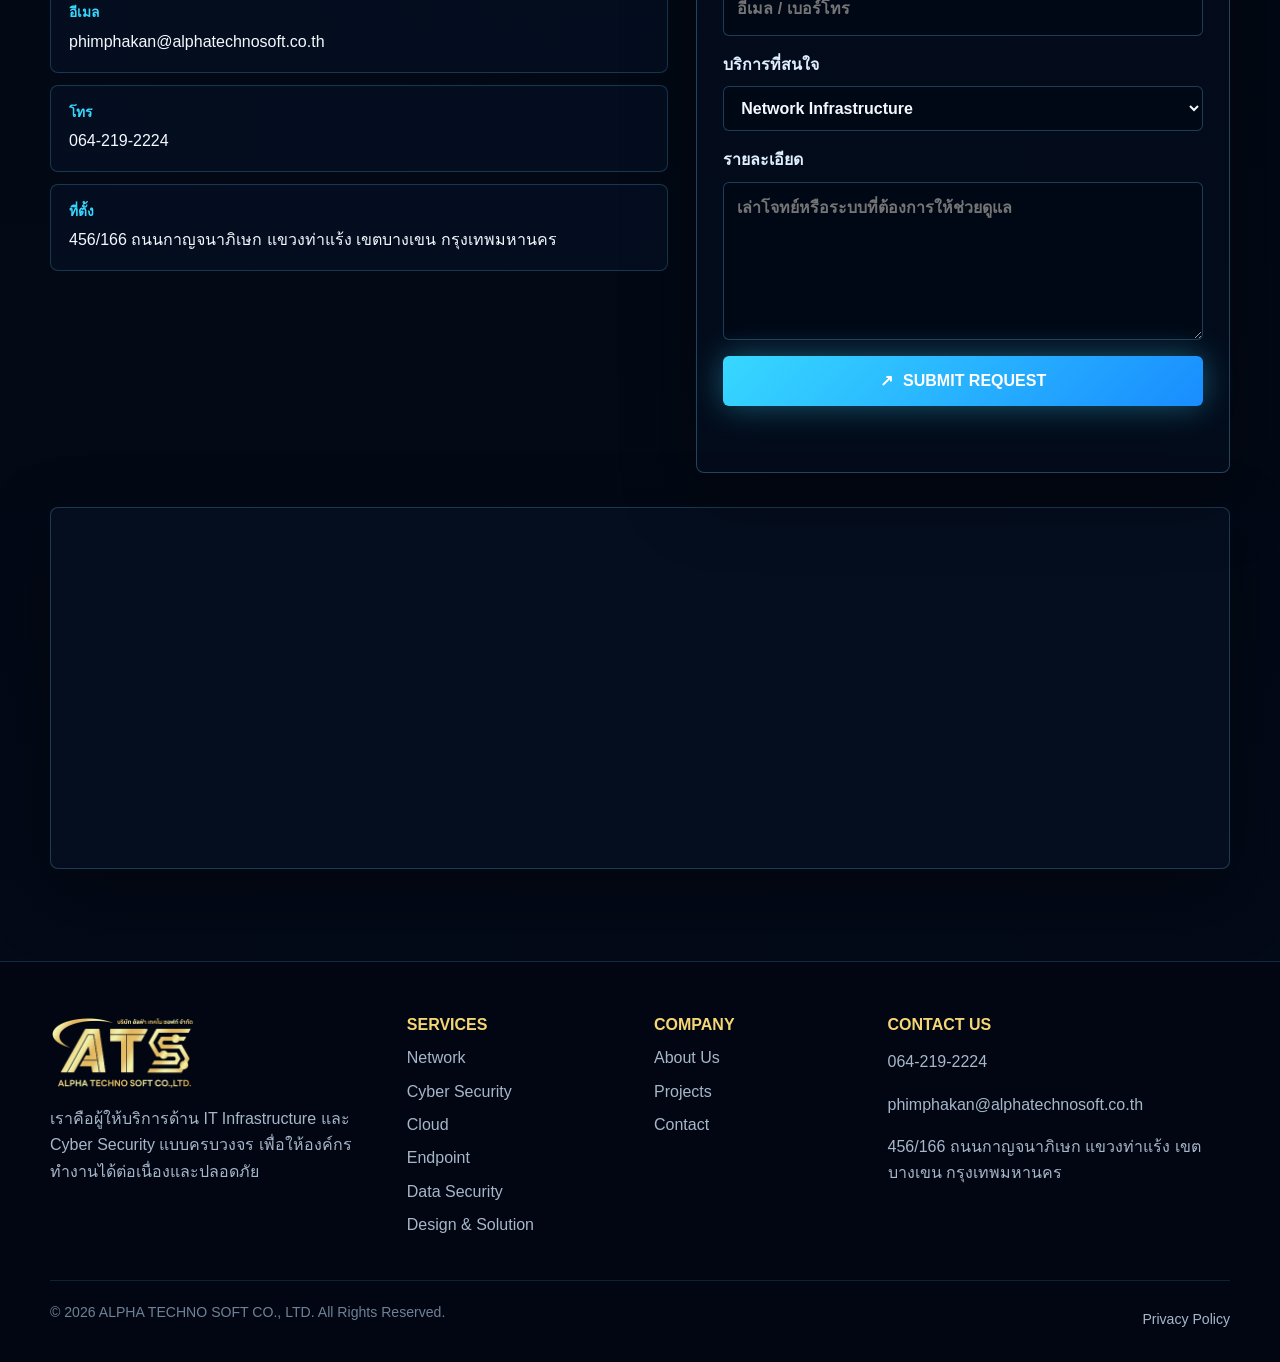
==== commit 3c991d5a: "Add files via upload" ====
--- a/wed/index.html
+++ b/wed/index.html
@@ -263,8 +263,17 @@
             </div>
           </div>
 
-          <form class="contact-form" data-contact-form>
+          <form
+            class="contact-form"
+            data-contact-form
+            action="https://formsubmit.co/phimphakan@alphatechnosoft.co.th"
+            method="POST"
+          >
             <h3>Get in touch</h3>
+            <input type="hidden" name="_subject" value="New inquiry from ALPHA TECHNO SOFT website" />
+            <input type="hidden" name="_template" value="table" />
+            <input type="hidden" name="_captcha" value="false" />
+            <input type="hidden" name="_next" value="" data-next-url />
             <label>
               ชื่อผู้ติดต่อ
               <input name="name" type="text" placeholder="ชื่อ-นามสกุล" required />
--- a/wed/assets/css/styles.css
+++ b/wed/assets/css/styles.css
@@ -793,6 +793,42 @@
   font-size: 1.45rem;
 }
 
+.thank-you-page {
+  min-height: 100svh;
+  display: grid;
+  place-items: center;
+  background:
+    radial-gradient(circle at 50% 20%, rgba(55, 216, 255, 0.18), transparent 24rem),
+    var(--bg);
+}
+
+.thank-you-card {
+  max-width: 720px;
+  padding: 34px;
+  border: 1px solid var(--line);
+  border-radius: 8px;
+  background: var(--panel-strong);
+  box-shadow: var(--shadow);
+  text-align: center;
+}
+
+.thank-you-card img {
+  width: 220px;
+  margin: 0 auto 22px;
+}
+
+.thank-you-card h1 {
+  font-size: 2.6rem;
+}
+
+.thank-you-card p:not(.eyebrow) {
+  color: var(--muted);
+}
+
+.thank-you-card .button {
+  margin-top: 18px;
+}
+
 @media (max-width: 1160px) {
   .nav-shell {
     grid-template-columns: 230px 1fr auto;
@@ -1081,6 +1117,18 @@
     max-height: calc(100svh - 32px);
     overflow: auto;
   }
+
+  .thank-you-card {
+    padding: 24px 18px;
+  }
+
+  .thank-you-card img {
+    width: 170px;
+  }
+
+  .thank-you-card h1 {
+    font-size: 2rem;
+  }
 }
 
 @media (max-width: 420px) {
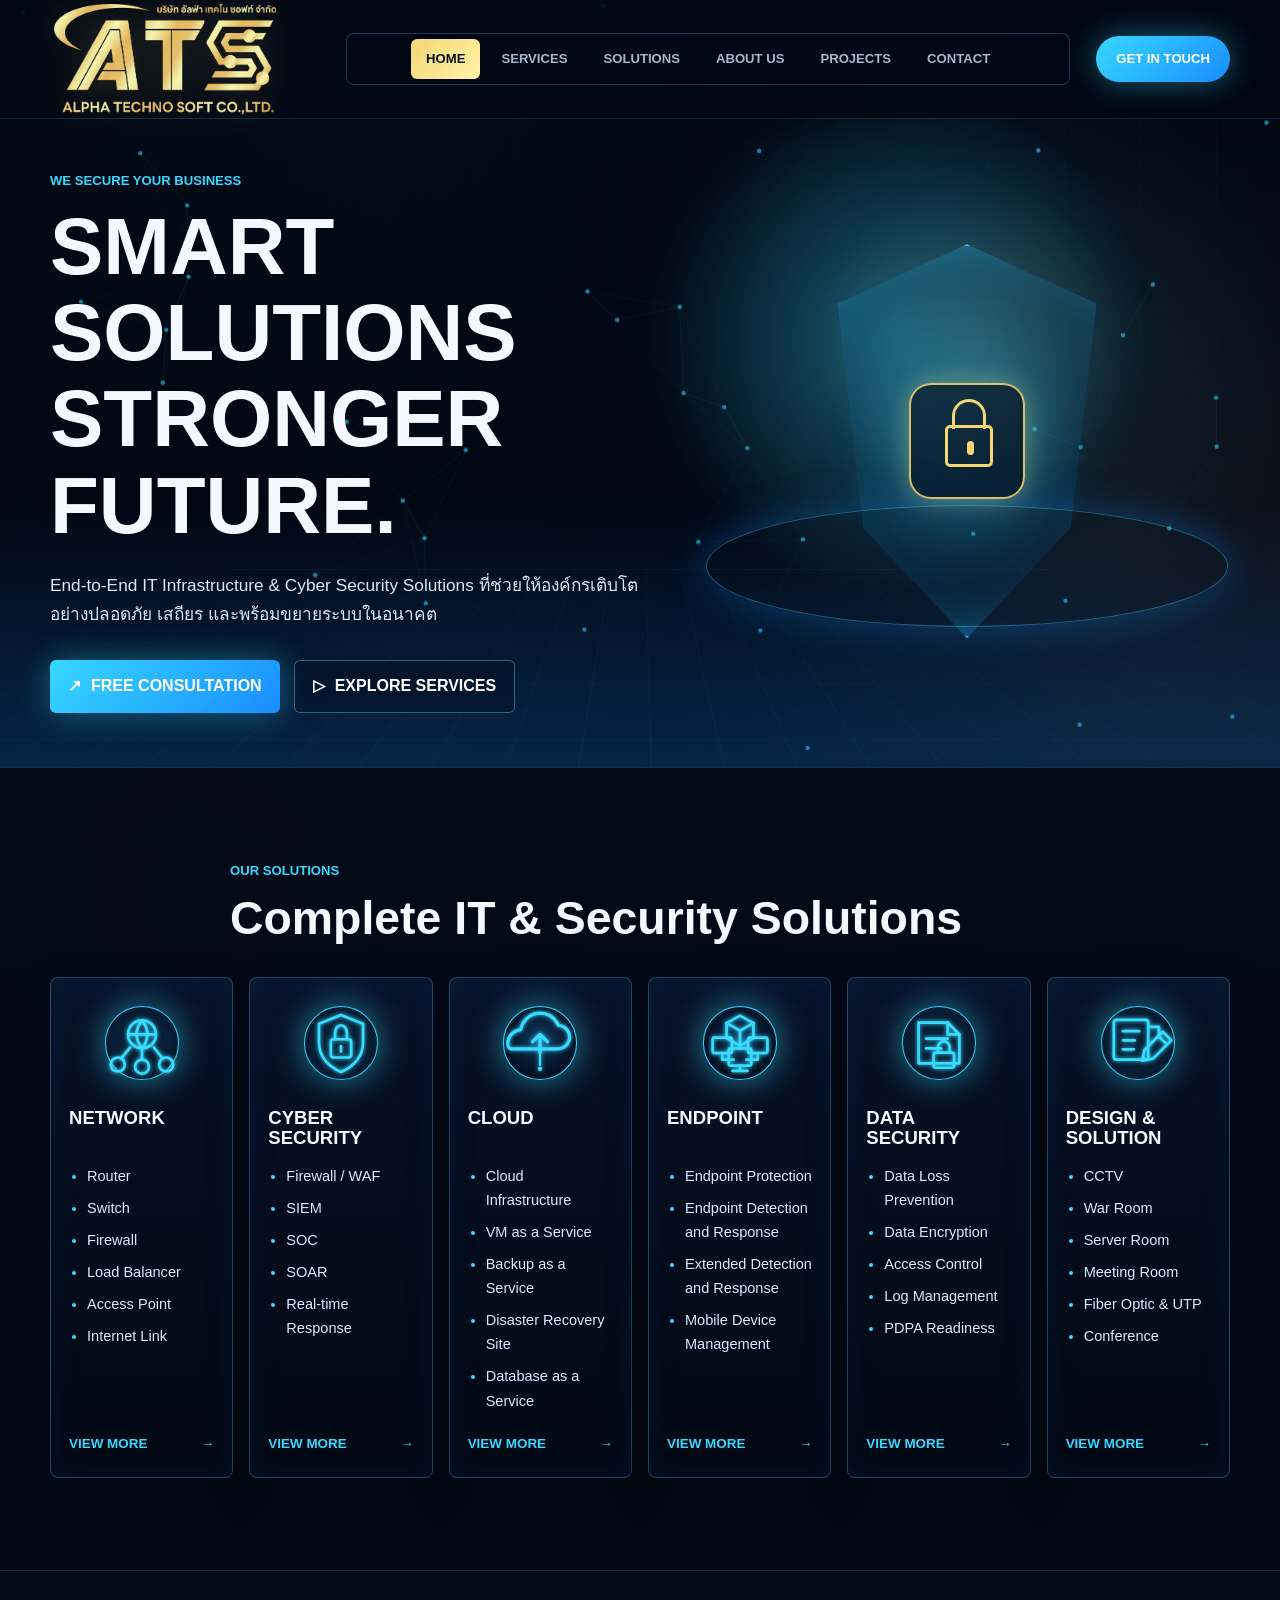
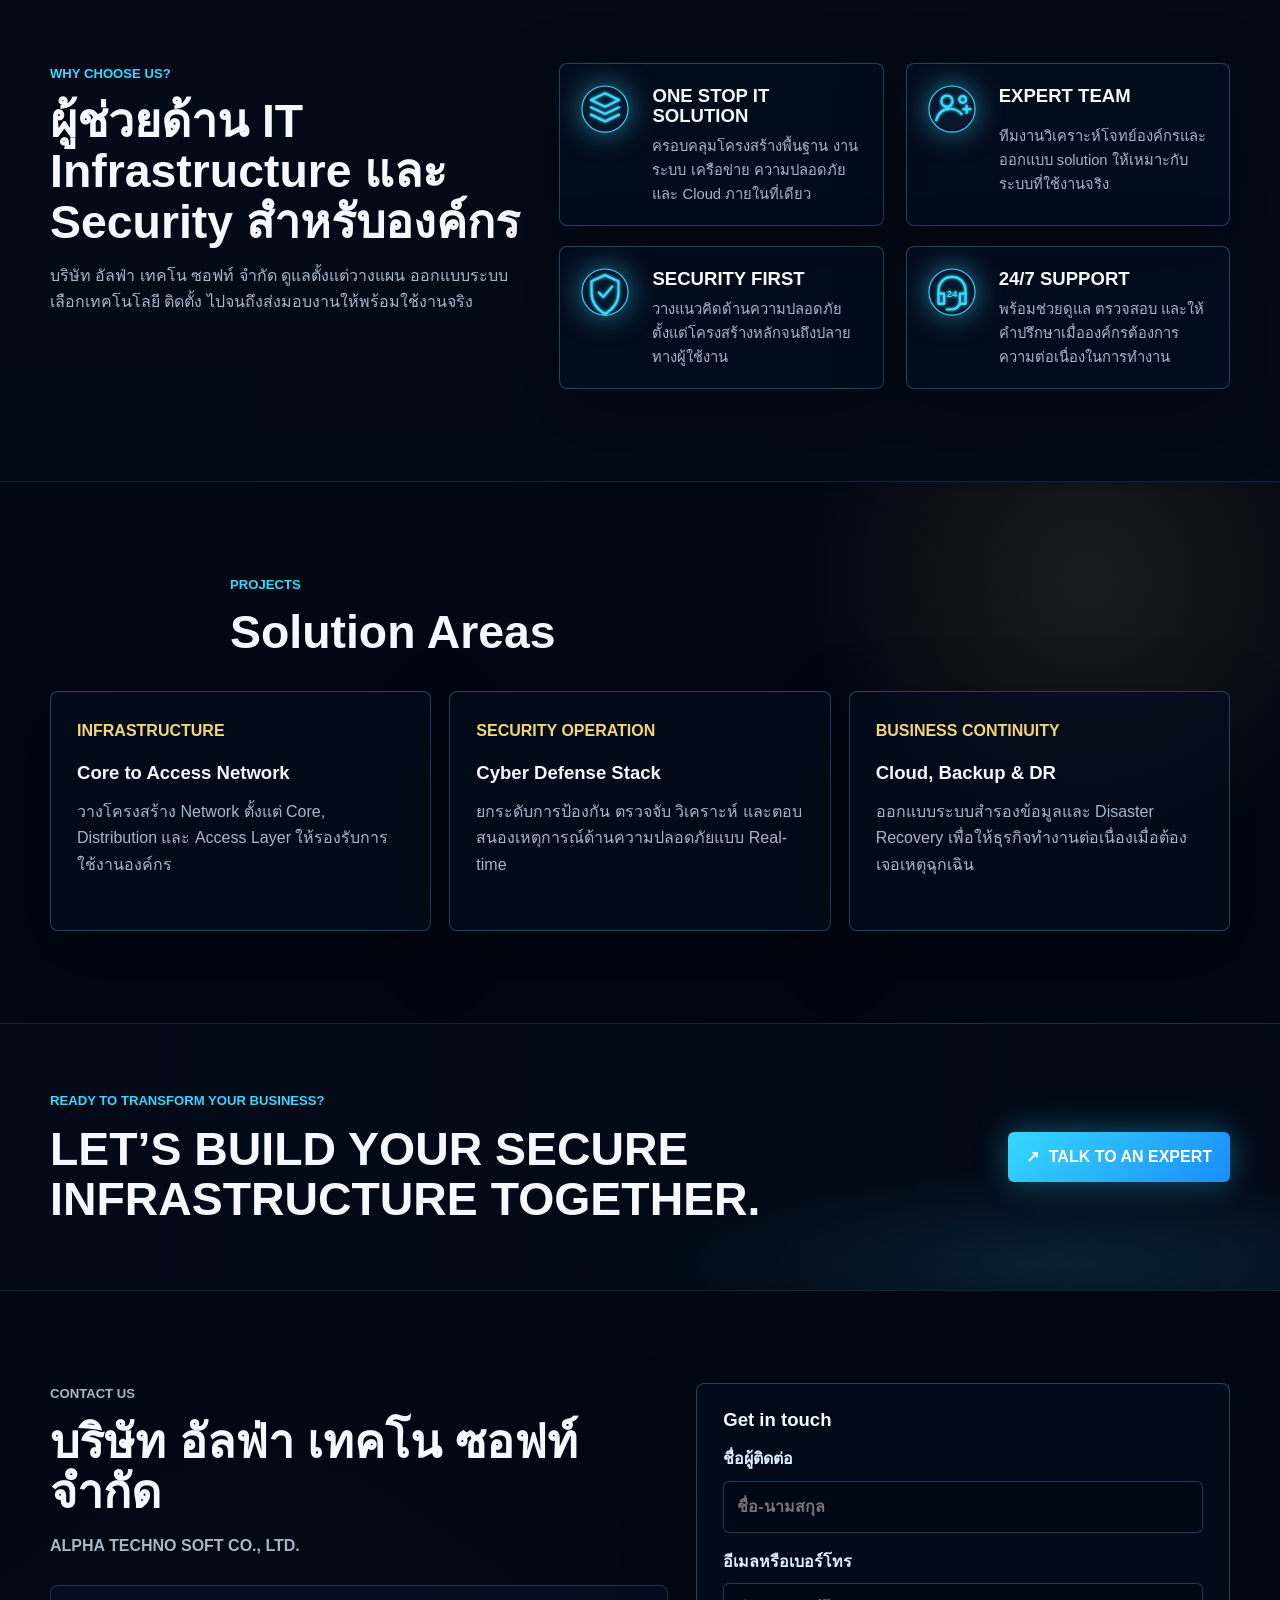
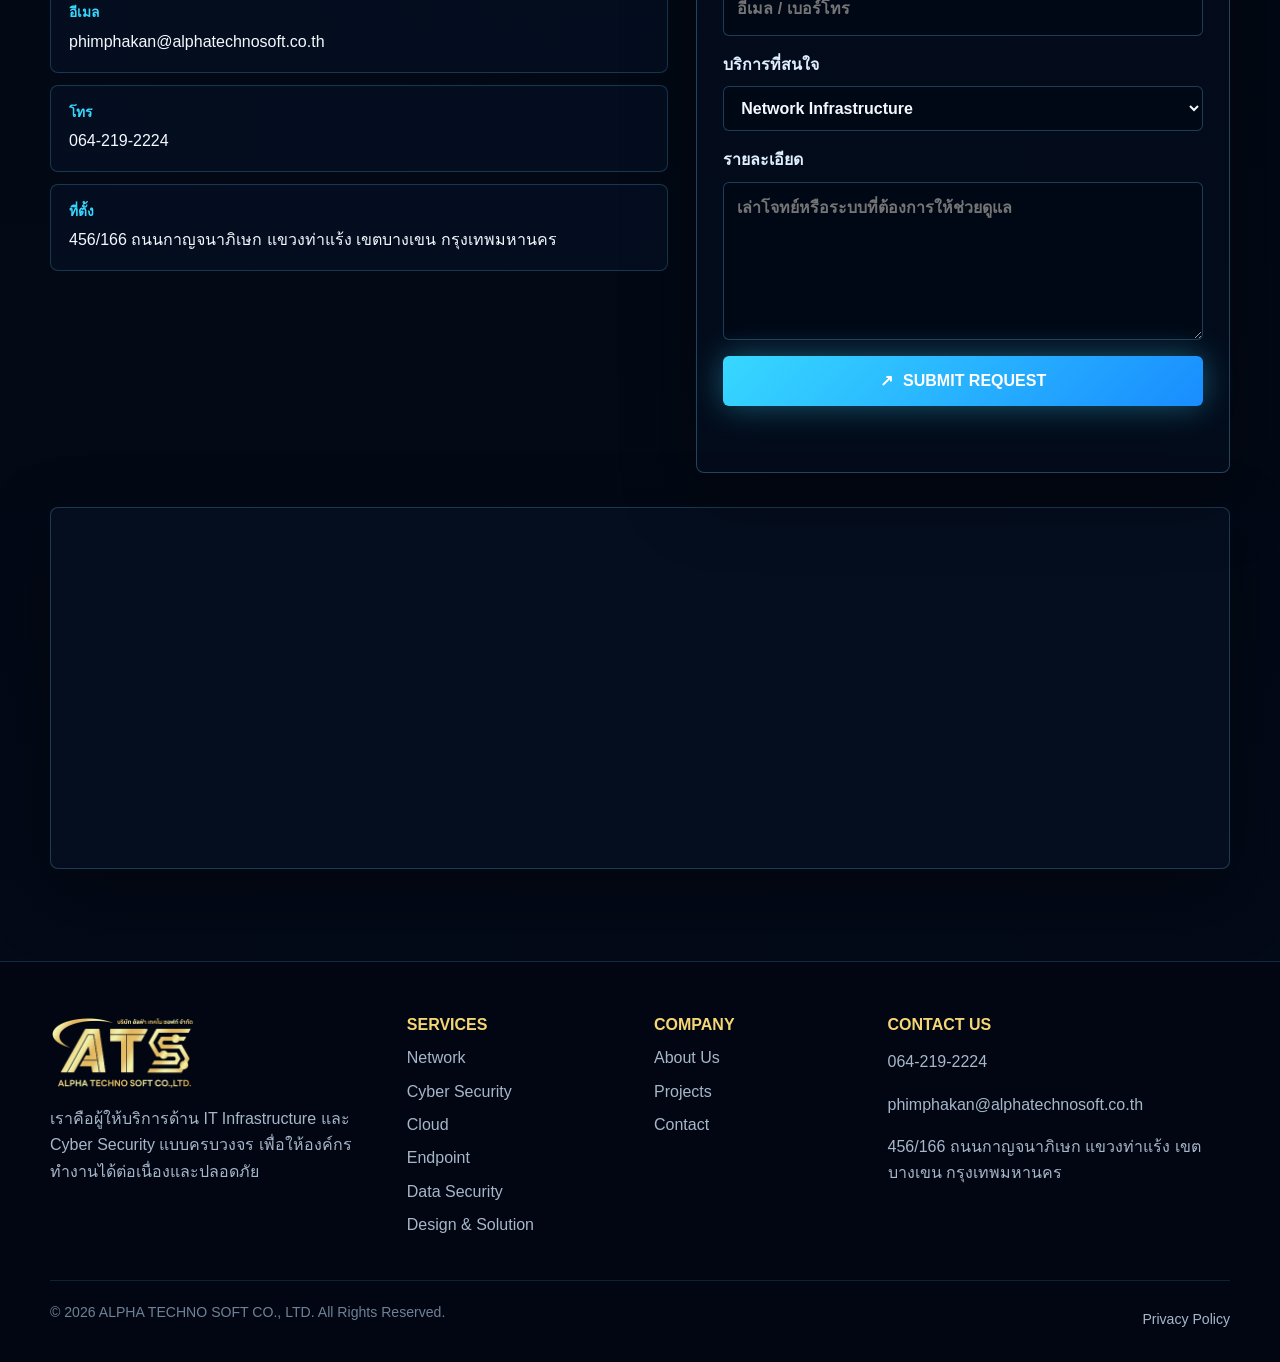
==== commit 0869e25c: "index.html" ====
--- a/wed/index.html
+++ b/wed/index.html
@@ -1,6 +1,7 @@
 <!doctype html>
 <html lang="th">
   <head>
+    <meta name="google-site-verification" content="NfAigIIObWPo7CfKNtfIec-4jxRdNFdWyKwGgOxL8Ls" />
     <meta charset="utf-8" />
     <meta name="viewport" content="width=device-width, initial-scale=1" />
     <title>บริษัท อัลฟ่า เทคโน ซอฟท์ จำกัด | ALPHA TECHNO SOFT CO., LTD.</title>
